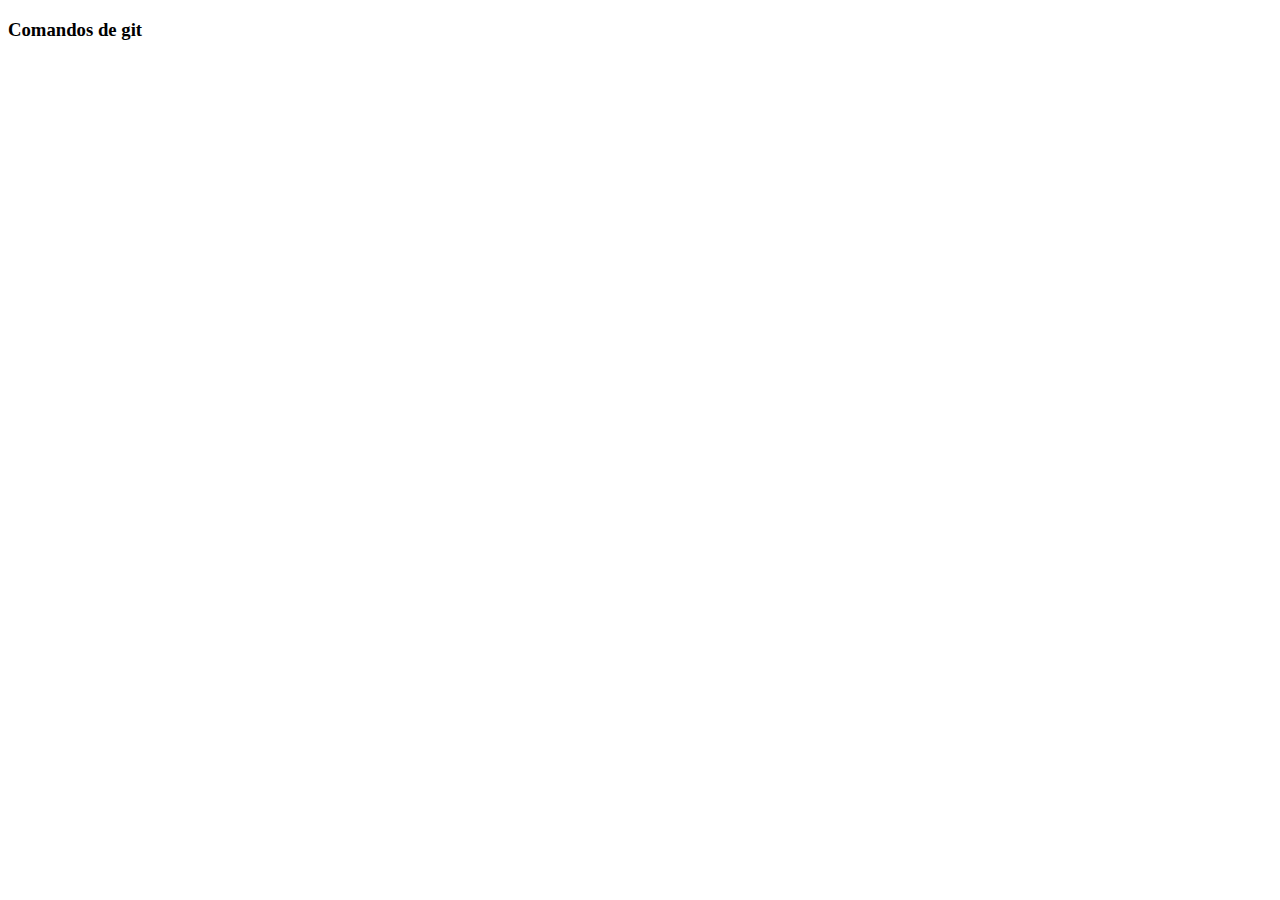
==== index.html @ 189b5527 "HTML Añadidos" ====
<!DOCTYPE html>
<html lang="en">
<head>
    <meta charset="UTF-8">
    <meta http-equiv="X-UA-Compatible" content="IE=edge">
    <meta name="viewport" content="width=device-width, initial-scale=1.0">
    <title>Document</title>
</head>
<body>
    <h3>Comandos de git</h3>
    
</body>
</html>
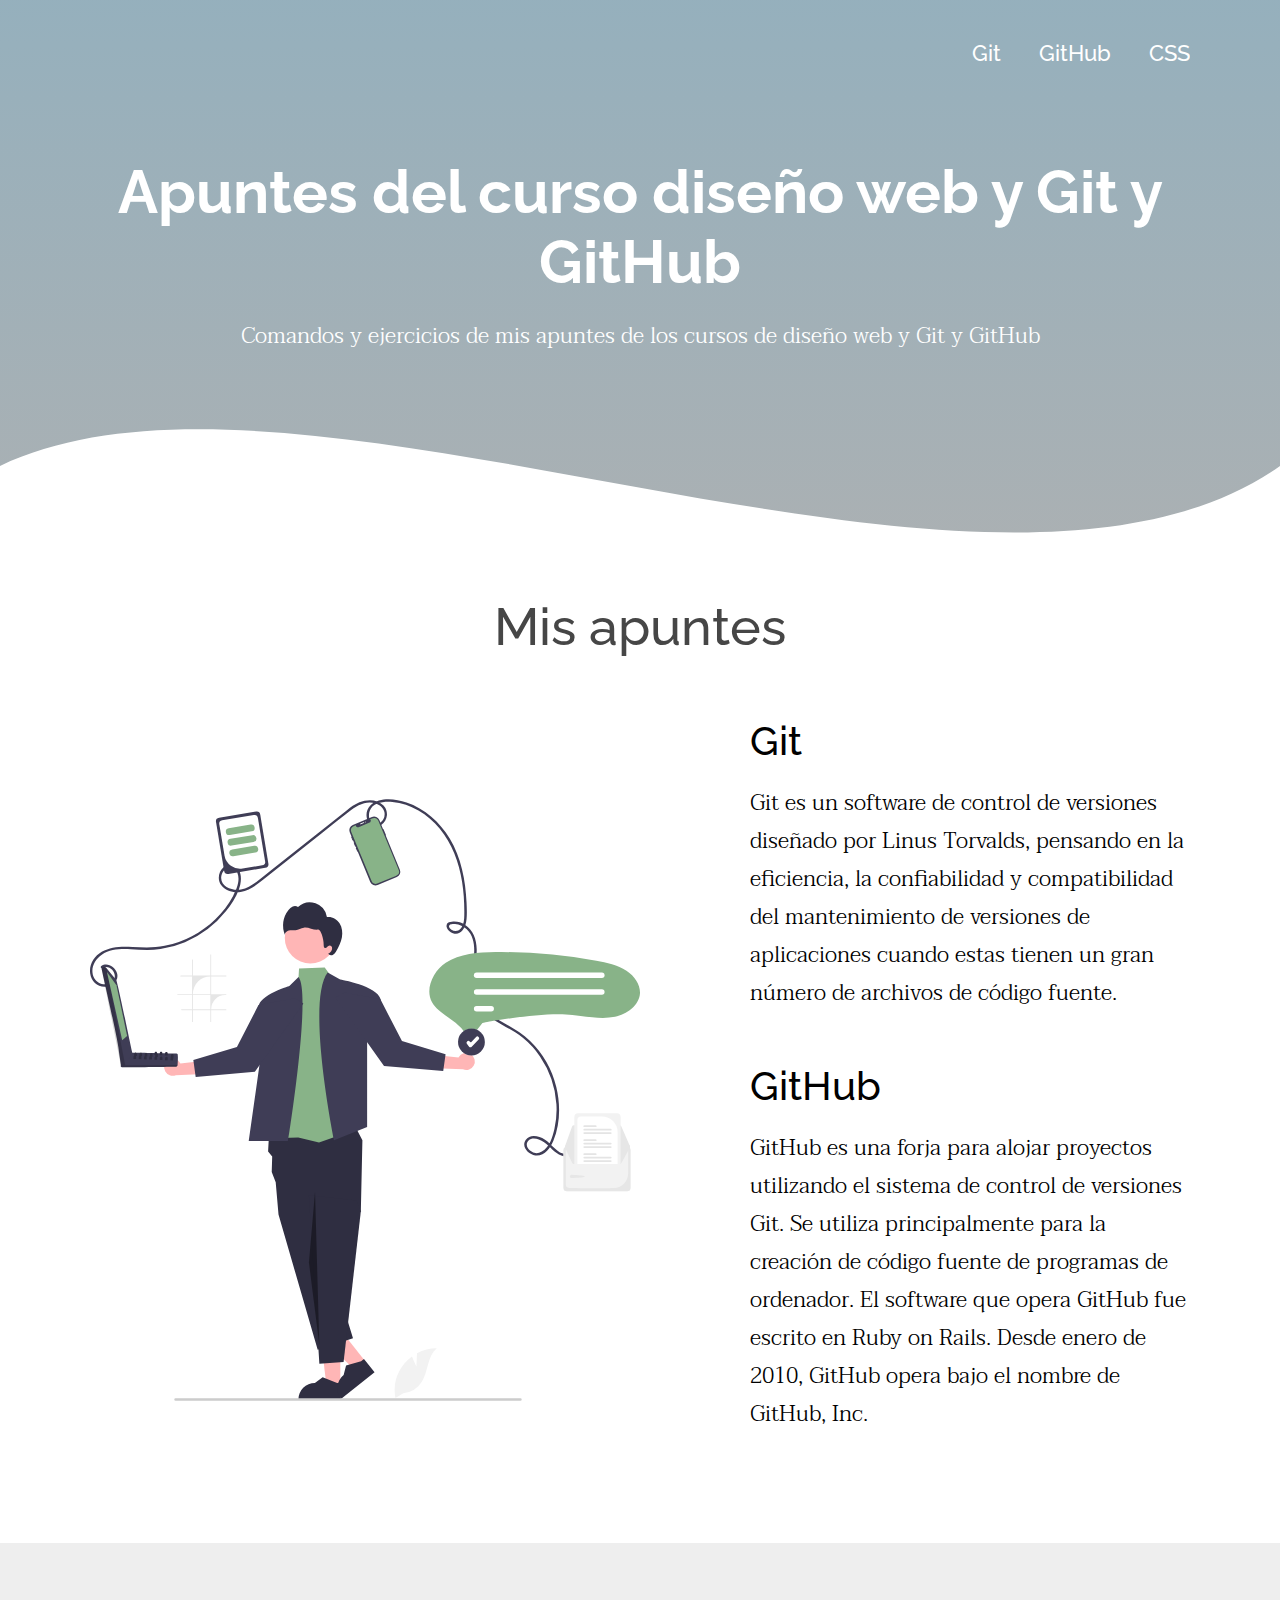
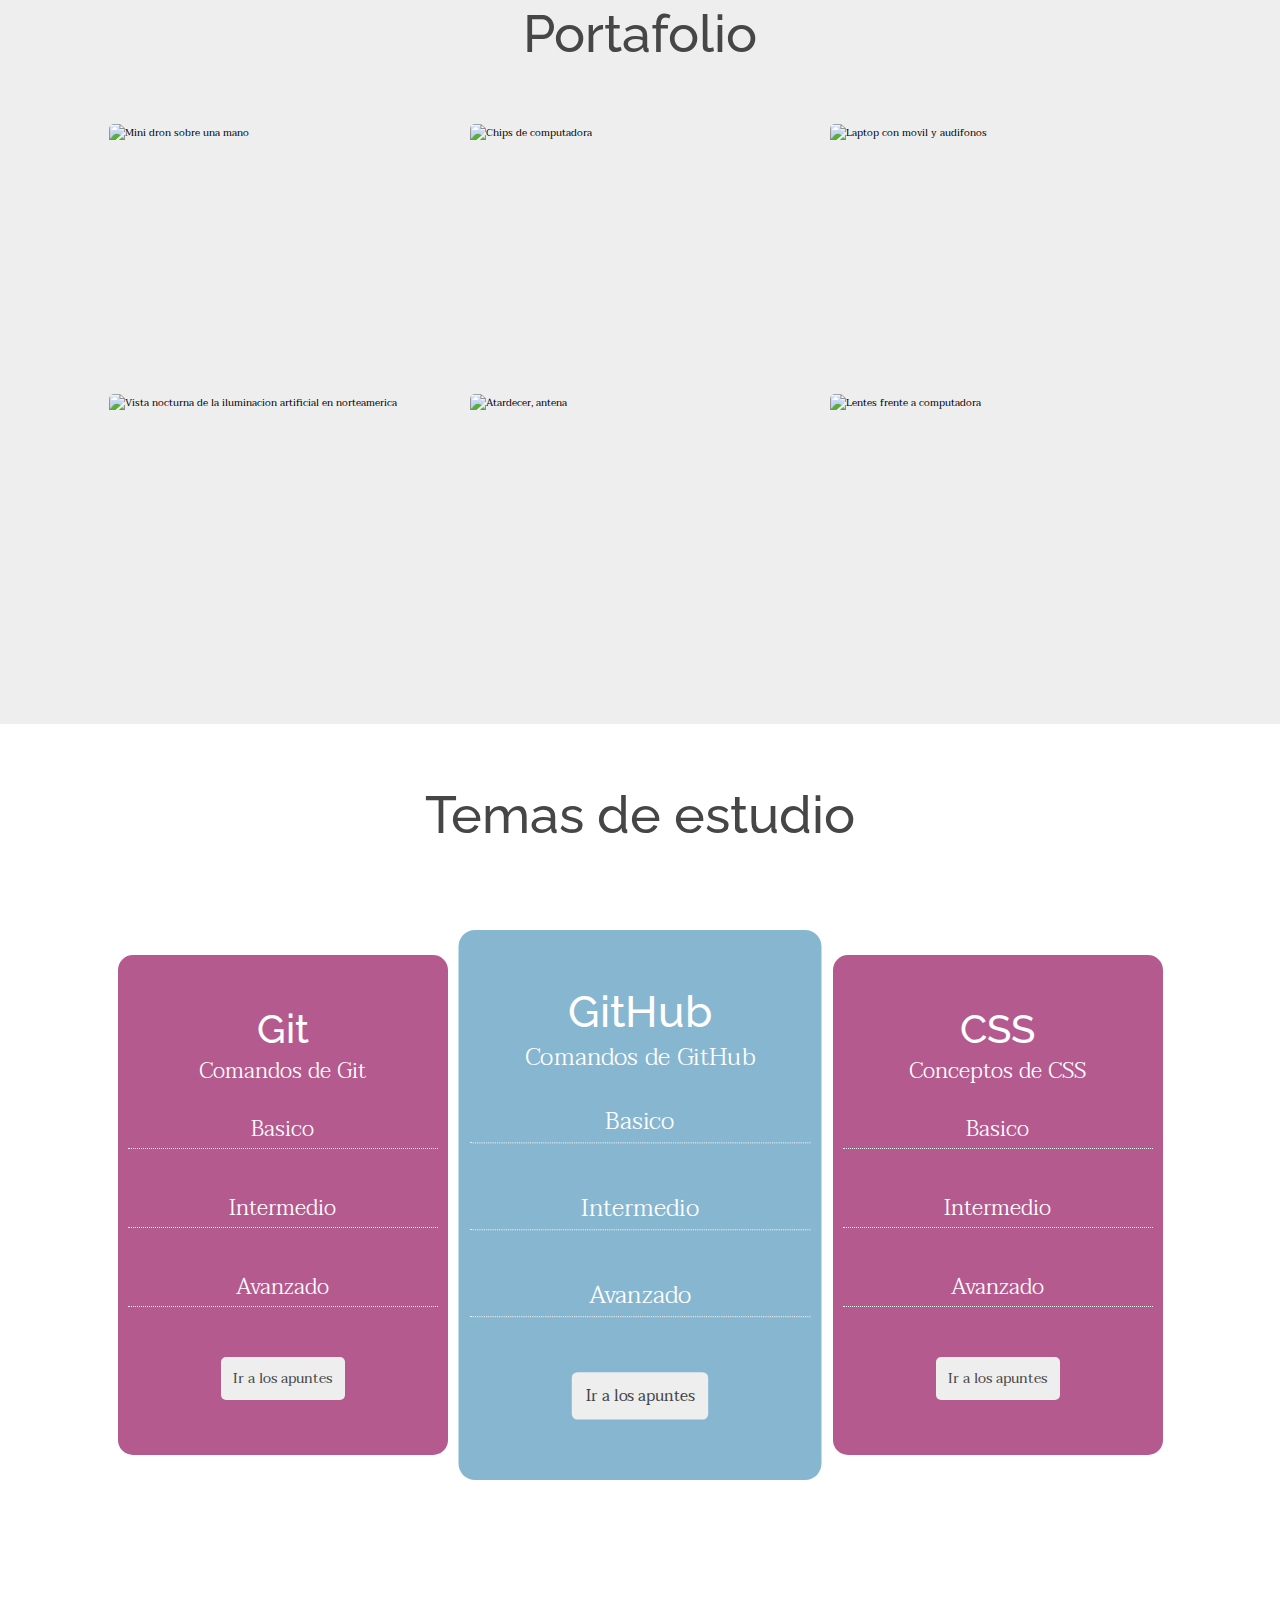
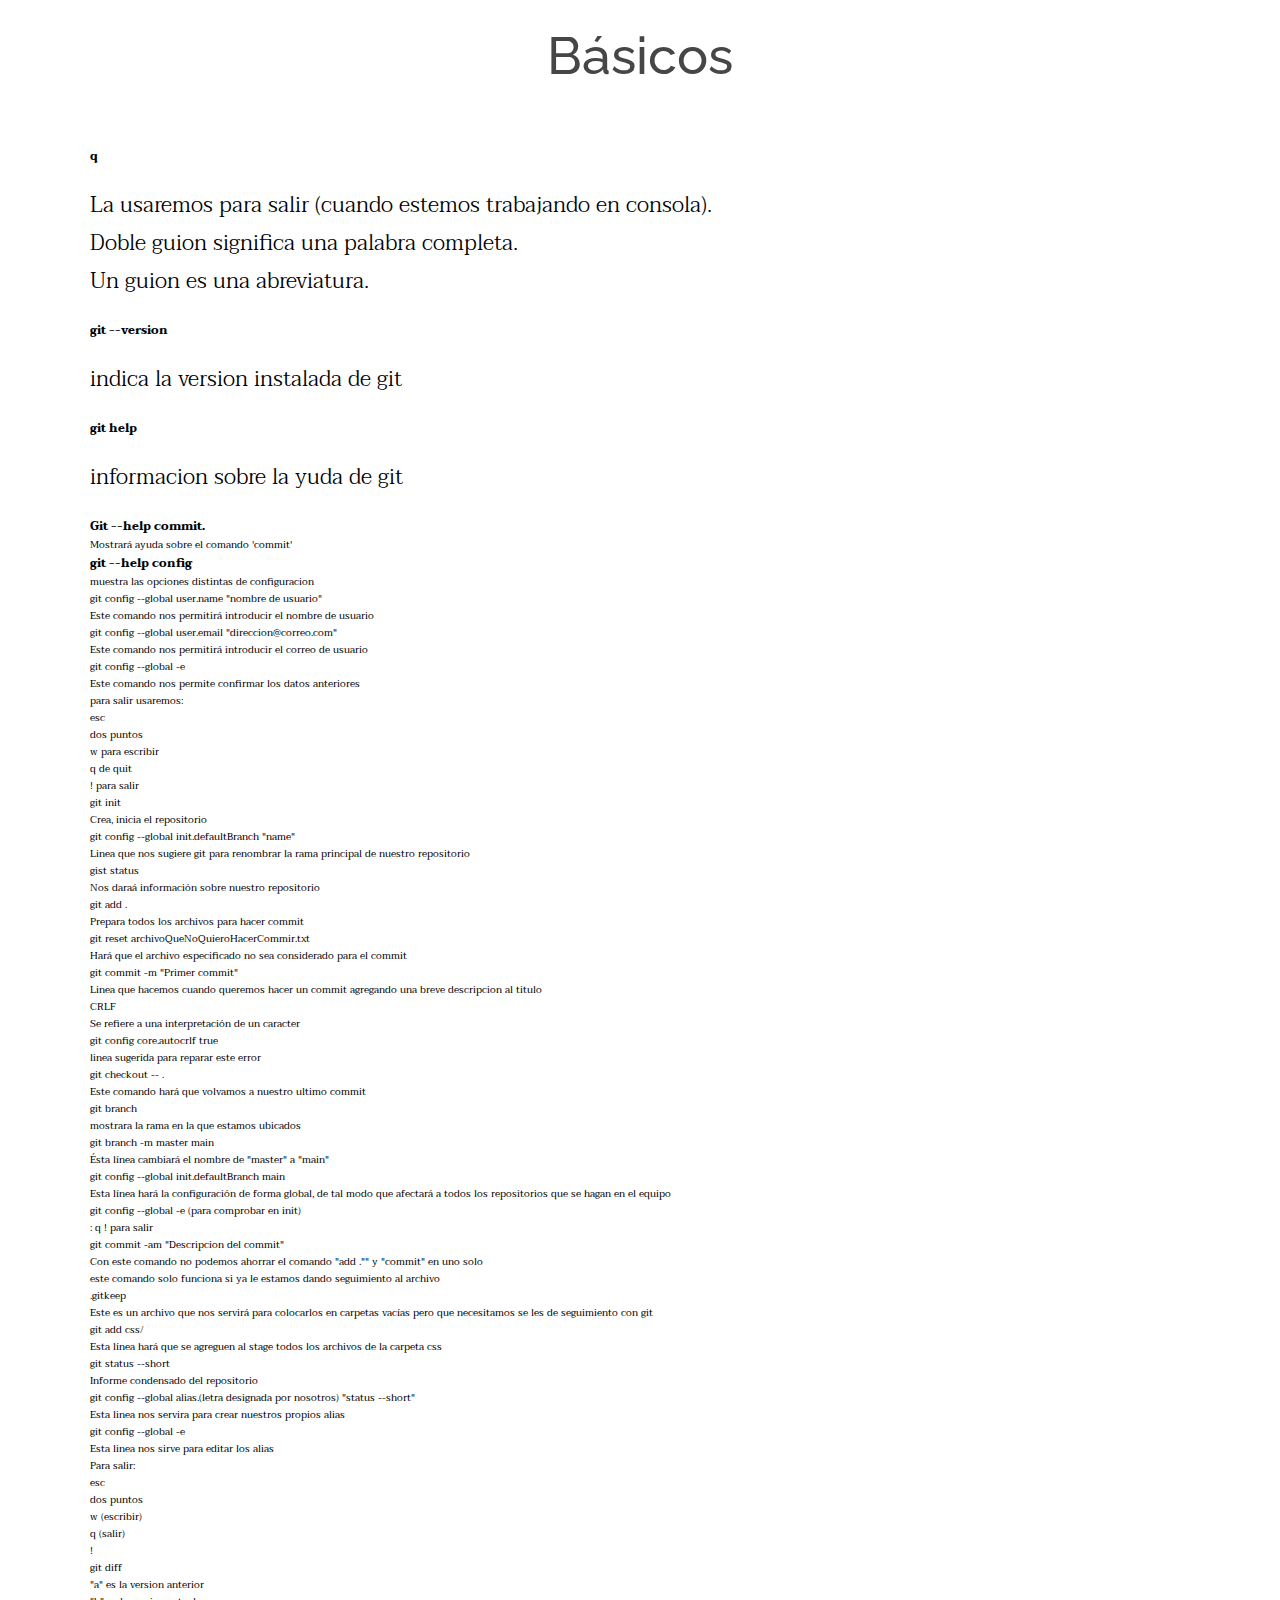
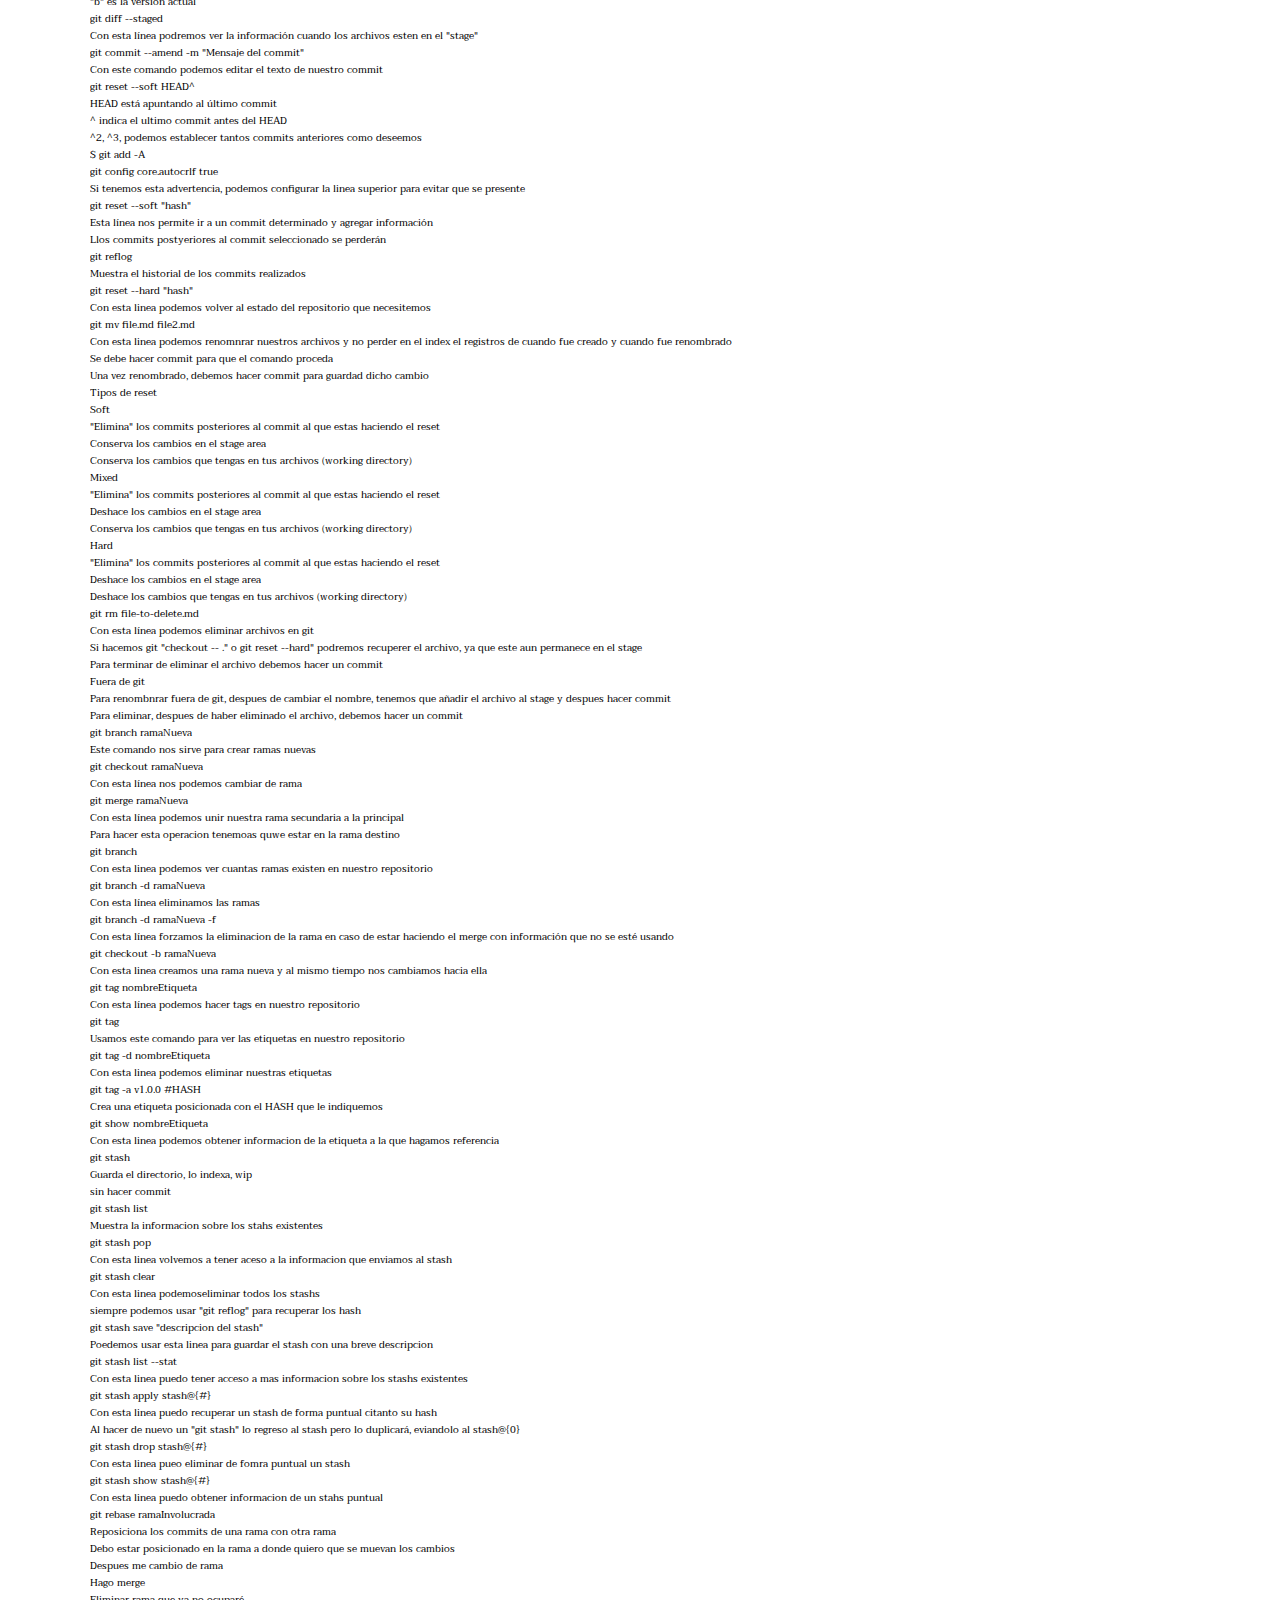
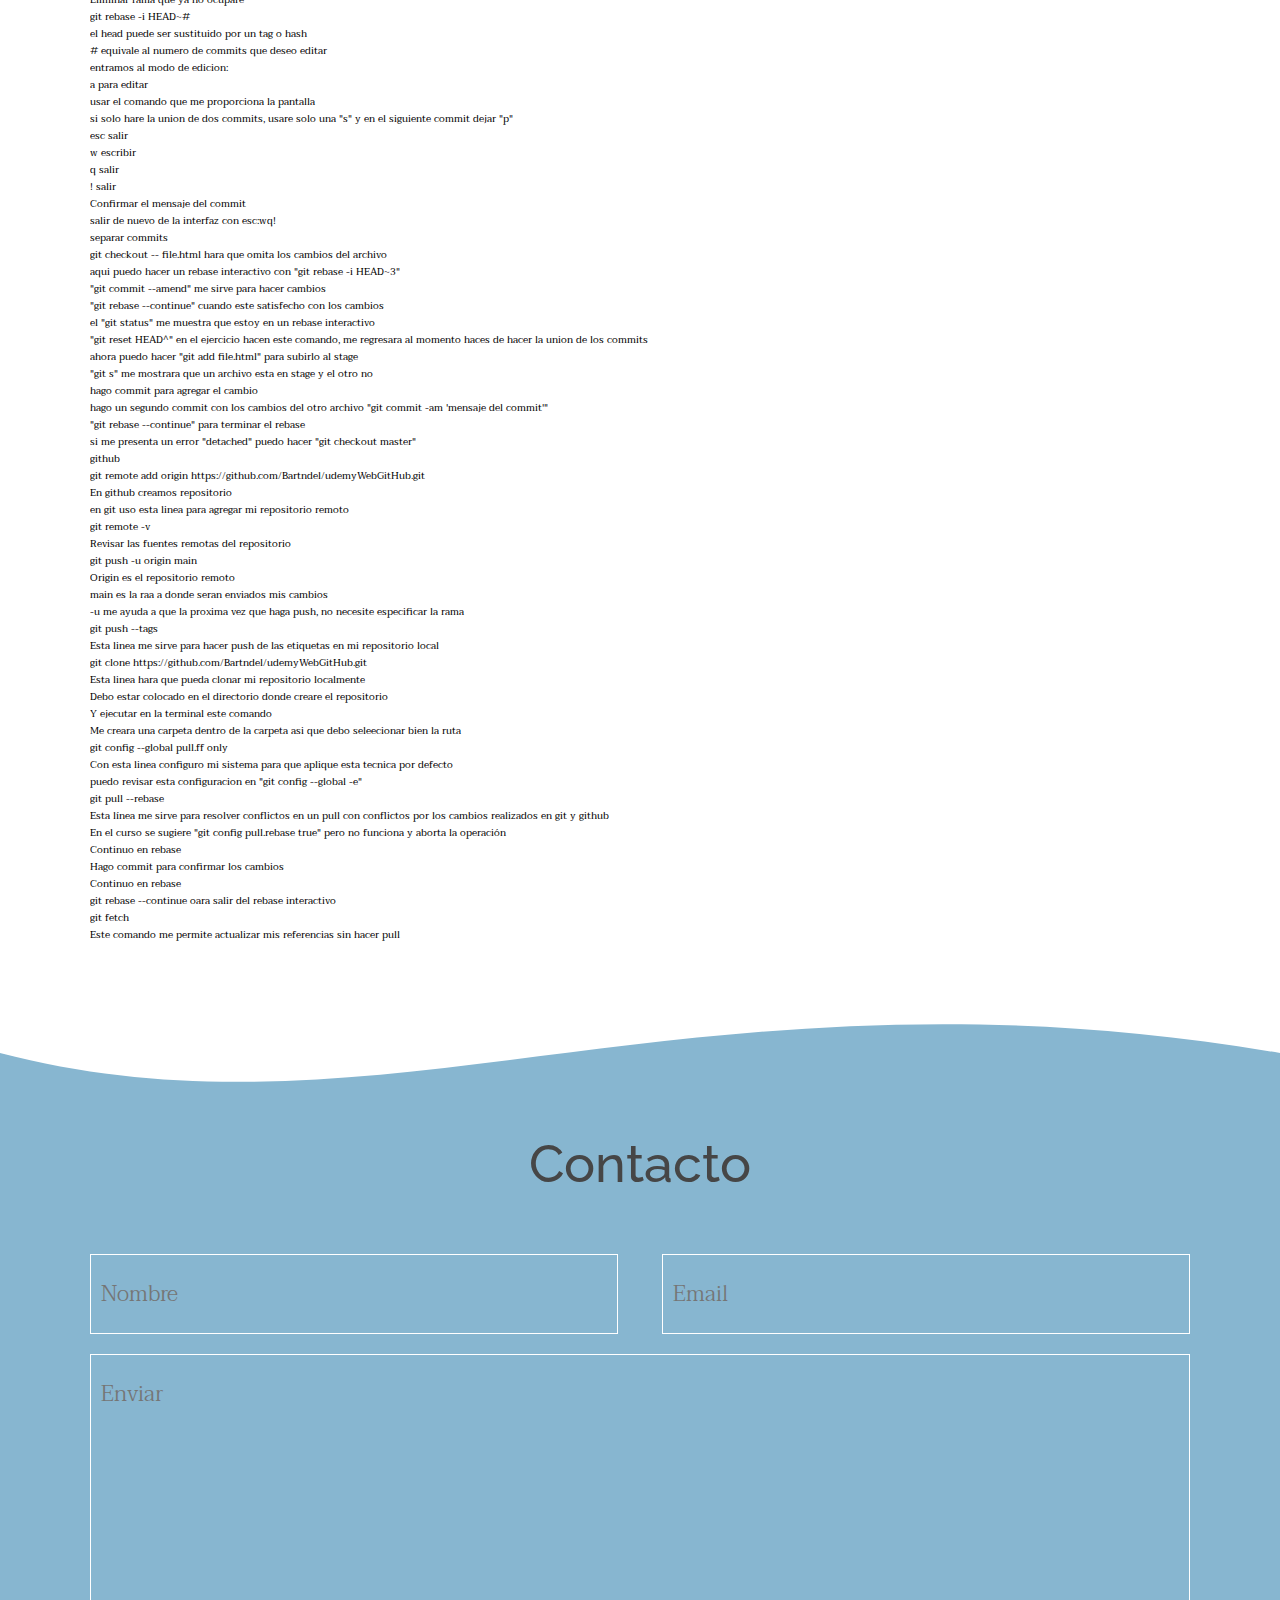
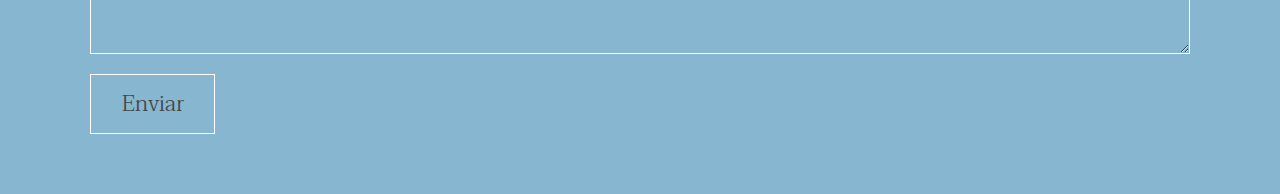
==== commit 020c95a1: "Renombrando archivo html" ====
--- a/index.html
+++ b/index.html
@@ -4,10 +4,552 @@
     <meta charset="UTF-8">
     <meta http-equiv="X-UA-Compatible" content="IE=edge">
     <meta name="viewport" content="width=device-width, initial-scale=1.0">
-    <title>Document</title>
+    <title>Comandos de Git</title>
+    <link rel="stylesheet" href="CSS/style.css">
+
+    <!-- Fuentes -->
+    <link rel="preconnect" href="https://fonts.googleapis.com">
+    <link rel="preconnect" href="https://fonts.gstatic.com" crossorigin>
+    <link href="https://fonts.googleapis.com/css2?family=Raleway:wght@300;500;700&family=Taviraj:wght@100;200;300;500;700&display=swap" rel="stylesheet">
+    <!-- Fuentes -->
+
 </head>
+
 <body>
-    <h3>Comandos de git</h3>
+
+    <header class="header">
+        <nav class="contenedor menu-nav">
+            <a href="#">Git</a>
+            <a href="#">GitHub</a>
+            <a href="#">CSS</a>
+        </nav>
+        <div class="contenedor hero">
+            <div class="contenedor-textos">
+                <h1>Apuntes del curso diseño web y Git y GitHub</h1>
+                <p class="copy">Comandos y ejercicios de mis apuntes de los cursos de diseño web y Git y GitHub</p>
+            </div>
+        </div>
+        <!-- Generated by https://smooth.ie/blogs/news/svg-wavey-transitions-between-sections -->
+        <div class="wave" style="height: 150px; overflow: hidden;" ><svg viewBox="0 0 500 150" preserveAspectRatio="none" style="height: 100%; width: 100%;"><path d="M0.00,49.98 C119.35,-96.20 385.15,256.08 500.00,49.98 L500.00,150.00 L0.00,150.00 Z" style="stroke: none; fill: #fff;"></path></svg></div>
+        <!-- Generated by https://smooth.ie/blogs/news/svg-wavey-transitions-between-sections -->
+    </header>
+
+    <main>
+
+        <section class="contenedor seccion1">
+            <h2 class="titulo-seccion">Mis apuntes</h2>
+            <div class="contenedor-sobre-git">
+                <img 
+                class="ilustracion"
+                src="assets/svg/gitWeb_gityGitHub.svg" 
+                alt="Imagen de persona trabajando con tecnología en red">
+                <div class="temas">
+                    <div class="tema">
+                        <h3 class="t-temas">Git</h3>
+                        <p class="c-temas">
+                            Git es un software de control de versiones diseñado por Linus Torvalds, pensando en la eficiencia, la confiabilidad y compatibilidad del mantenimiento de versiones de aplicaciones cuando estas tienen un gran número de archivos de código fuente.
+                        </p>
+                    </div>
+                    <div class="tema">
+                        <h3 class="t-temas">GitHub</h3>
+                        <p class="c-temas">
+                            GitHub es una forja para alojar proyectos utilizando el sistema de control de versiones Git. Se utiliza principalmente para la creación de código fuente de programas de ordenador. El software que opera GitHub fue escrito en Ruby on Rails. Desde enero de 2010, GitHub opera bajo el nombre de GitHub, Inc.
+                        </p>
+                    </div>
+                </div>
+            </div>
+        </section>
+
+        <section class="portafolio">
+            <div class="contenedor">
+                <h2 class="titulo-seccion">Portafolio</h2>
+                <div class="portafolio-contenedor">
+                    <div class="imagen-contenedor">
+                        <img src="https://images.unsplash.com/photo-1504890001746-a9a68eda46e2?ixlib=rb-1.2.1&ixid=MnwxMjA3fDB8MHxzZWFyY2h8NzJ8fHRlY2h8ZW58MHx8MHx8&auto=format&fit=crop&w=500&q=60" alt="Mini dron sobre una mano">
+                    </div>
+                    <div class="imagen-contenedor">
+                        <img src="https://images.unsplash.com/photo-1550745165-9bc0b252726f?ixlib=rb-1.2.1&ixid=MnwxMjA3fDB8MHxzZWFyY2h8OXx8dGVjaHxlbnwwfHwwfHw%3D&auto=format&fit=crop&w=500&q=60" alt="Chips de computadora">
+                    </div>
+                    <div class="imagen-contenedor">
+                        <img src="https://images.unsplash.com/photo-1518770660439-4636190af475?ixlib=rb-1.2.1&ixid=MnwxMjA3fDB8MHxzZWFyY2h8MTF8fHRlY2h8ZW58MHx8MHx8&auto=format&fit=crop&w=500&q=60" alt="Laptop con movil y audifonos">
+                    </div>
+                    <div class="imagen-contenedor">
+                        <img src="https://images.unsplash.com/photo-1446776653964-20c1d3a81b06?ixlib=rb-1.2.1&ixid=MnwxMjA3fDB8MHxzZWFyY2h8MjB8fHRlY2h8ZW58MHx8MHx8&auto=format&fit=crop&w=500&q=60" alt="Vista nocturna de la iluminacion artificial en norteamerica">
+                    </div>
+                    <div class="imagen-contenedor">
+                        <img src="https://images.unsplash.com/photo-1526666923127-b2970f64b422?ixlib=rb-1.2.1&ixid=MnwxMjA3fDB8MHxzZWFyY2h8MjZ8fHRlY2h8ZW58MHx8MHx8&auto=format&fit=crop&w=500&q=60" alt="Atardecer, antena">
+                    </div>
+                    <div class="imagen-contenedor">
+                        <img src="https://images.unsplash.com/photo-1504639725590-34d0984388bd?ixlib=rb-1.2.1&ixid=MnwxMjA3fDB8MHxzZWFyY2h8Mzl8fHRlY2h8ZW58MHx8MHx8&auto=format&fit=crop&w=500&q=60" alt="Lentes frente a computadora">
+                    </div>
+                </div>
+            </div>
+        </section>
+
+        <section class="contenedor">
+            <h2 class="titulo-seccion">Temas de estudio</h2>
+            <section class="tablas-temas">
+                <div class="unidades">
+                    <h3 class="t-temas">Git</h3>
+                    <p class="theme">Comandos de Git</p>
+                    <h2 class="c-unidades">Basico</h2>
+                    <h2 class="c-unidades">Intermedio</h2>
+                    <h2 class="c-unidades">Avanzado</h2>
+                    <a href="#" class="cta">Ir a los apuntes</a>
+                </div>
+                <div class="unidades activo">
+                    <h3 class="t-temas">GitHub</h3>
+                    <p class="theme">Comandos de GitHub</p>
+                    <h2 class="c-unidades">Basico</h2>
+                    <h2 class="c-unidades">Intermedio</h2>
+                    <h2 class="c-unidades">Avanzado</h2>
+                    <a href="#" class="cta">Ir a los apuntes</a>
+                </div>
+                <div class="unidades">
+                    <h3 class="t-temas">CSS</h3>
+                    <p class="theme">Conceptos de CSS</p>
+                    <h2 class="c-unidades">Basico</h2>
+                    <h2 class="c-unidades">Intermedio</h2>
+                    <h2 class="c-unidades">Avanzado</h2>
+                    <a href="#" class="cta">Ir a los apuntes</a>
+                </div>
+            </section>
+        </section>
+
+    
+        <section class="contenedor">
+            <div>
+                <h2 class="titulo-seccion">Básicos</h2>
+                <div class="item comando">
+                    <h3>q</h3>
+                    <p class="copy">La usaremos para salir (cuando estemos trabajando en consola).<br>Doble guion significa una palabra completa.<br>Un guion es una abreviatura.</p>
+                </div>
+                <div class="item comando">
+                    <h3>git --version</h3>
+                    <p class="copy">indica la version instalada de git</p>
+                </div>
+                <div class="item comando">
+                    <h3>git help</h3>
+                    <p class="copy">informacion sobre la yuda de git</p>
+                </div>
+                <div class="item comando">
+                    <h3>Git --help commit.</h3>
+                    <p>Mostrará ayuda sobre el comando 'commit'</p>
+                </div>
+                <div class="item comando">
+                    <h3>git --help config</h3>
+                    <p>muestra las opciones distintas de configuracion</p>
+
+                </div>
+
+
+            </div>
+                    <li>git config --global user.name "nombre de usuario"
+                    <li>Este comando nos permitirá introducir el nombre de usuario</li>
+                    
+                    <li>git config --global user.email "direccion@correo.com"
+                            <li>Este comando nos permitirá introducir el correo de usuario</li>
+                    
+                    <li>git config --global -e
+                    <li>Este comando nos permite confirmar los datos anteriores</li>
+                    <li>para salir usaremos:
+                                    <li>esc</li>
+                                    <li>dos puntos</li>
+                                    <li>w para escribir</li>
+                                    <li>q de quit</li>
+                                    <li>! para salir</li>
+                    
+                    <li>git init
+                    <li>Crea, inicia el repositorio</li>
+                    
+                    <li>git config --global init.defaultBranch "name"
+                    <li>Linea que nos sugiere git para renombrar la rama principal de nuestro repositorio</li>
+                    
+                    <li>gist status
+                    <li>Nos daraá información sobre nuestro repositorio</li>
+                    
+                    <li>git add .
+                    <li>Prepara todos los archivos para hacer commit</li>
+                    
+                    <li>git reset archivoQueNoQuieroHacerCommir.txt
+                    <li>Hará que el archivo especificado no sea considerado para el commit</li>
+                    
+                    <li>git commit -m "Primer commit"
+                    <li>Linea que hacemos cuando queremos hacer un commit agregando una breve descripcion al titulo</li>
+                    
+                    <li>CRLF
+                    <li>Se refiere a una interpretación de un caracter</li>
+                    <li>git config core.autocrlf true</li>
+                    <li>linea sugerida para reparar este error</li>
+                    
+                    <li>git checkout -- .
+                    <li>Este comando hará que volvamos a nuestro ultimo commit</li>
+                    
+                    <li>git branch
+                    <li>mostrara la rama en la que estamos ubicados</li>
+                    
+                    <li>git branch -m master main
+                    <li>Ésta línea cambiará el nombre de "master" a "main"</li>
+                    
+                    <li>git config --global init.defaultBranch main
+                            <li>Esta línea hará la configuración de forma global, de tal modo que afectará a todos los repositorios que se hagan en el equipo</li>
+                            <li>git config --global -e (para comprobar en init)</li>
+                            <li>: q ! para salir</li>
+                    
+                    <li>git commit -am "Descripcion del commit"
+                            <li>Con este comando no podemos ahorrar el comando "add ."" y "commit" en uno solo</li>
+                            <li>este comando solo funciona si ya le estamos dando seguimiento al archivo</li>
+                    
+                    <li>.gitkeep
+                    <li>Este es un archivo que nos servirá para colocarlos en carpetas vacías pero que necesitamos se les de seguimiento con git</li>
+                    
+                    <li>git add css/
+                    <li>Esta línea hará que se agreguen al stage todos los archivos de la carpeta css</li>
+                    
+                    <li>git status --short
+                    <li>Informe condensado del repositorio</li>
+                    
+                    <li>git config --global alias.(letra designada por nosotros) "status --short"
+                    <li>Esta linea nos servira para crear nuestros propios alias</li>
+                    
+                    <li>git config --global -e
+                        <ul>
+                            <li>Esta linea nos sirve para editar los alias</li>
+                            <li>Para salir:
+                                <ul>
+                                    <li>esc</li>
+                                    <li>dos puntos</li>
+                                    <li>w (escribir)</li>
+                                    <li>q (salir)</li>
+                                    <li>!</li>
+                                </ul>
+                            </li>
+                        </ul>
+                    </li>
+                    <li>git diff
+                        <ul>
+                            <li>"a" es la version anterior</li>
+                            <li>"b" es la version actual</li>
+                        </ul>
+                    </li>
+                    <li>git diff --staged
+                        <ul>
+                            <li>Con esta línea podremos ver la información cuando los archivos esten en el "stage"</li>
+                        </ul>
+                    </li>
+                    <li>git commit --amend -m "Mensaje del commit"
+                        <ul>
+                            <li>Con este comando podemos editar el texto de nuestro commit</li>
+                        </ul>
+                    </li>
+                    <li>git reset --soft HEAD^
+                        <ul>
+                            <li>HEAD está apuntando al último commit</li>
+                            <li>^ indica el ultimo commit antes del HEAD</li>
+                            <li>^2, ^3, podemos establecer tantos commits anteriores como deseemos</li>
+                        </ul>
+                    </li>
+                    <li>$ git add -A
+                        <ul>
+                            <li>git config core.autocrlf true</li>
+                            <li>Si tenemos esta advertencia, podemos configurar la linea superior para evitar que se presente</li>
+                        </ul>
+                    </li>
+                    <li>git reset --soft "hash"
+                        <ul>
+                            <li>Esta línea nos permite ir a un commit determinado y agregar información</li>
+                            <li>Llos commits postyeriores al commit seleccionado se perderán</li>
+                        </ul>
+                    </li>
+                    <li>git reflog
+                        <ul>
+                            <li>Muestra el historial de los commits realizados</li>
+                        </ul>
+                    </li>
+                    <li>git reset --hard "hash"
+                        <ul>
+                            <li>Con esta linea podemos volver al estado del repositorio que necesitemos</li>
+                        </ul>
+                    </li>
+                    <li>git mv file.md file2.md
+                        <ul>
+                            <li>Con esta linea podemos renomnrar nuestros archivos y no perder en el index el registros de cuando fue creado y cuando fue renombrado</li>
+                            <li>Se debe hacer commit para que el comando proceda</li>
+                            <li>Una vez renombrado, debemos hacer commit para guardad dicho cambio</li>
+                        </ul>
+                    </li>
+                    <li>Tipos de reset
+                        <ul>
+                            <li>Soft
+                                <ul>
+                                    <li>"Elimina" los commits posteriores al commit al que estas haciendo el reset</li>
+                                    <li>Conserva los cambios en el stage area</li>
+                                    <li>Conserva los cambios que tengas en tus archivos (working directory)</li>
+                                </ul>
+                            </li>
+                            <li>Mixed
+                                <ul>
+                                    <li>"Elimina" los commits posteriores al commit al que estas haciendo el reset</li>
+                                    <li>Deshace los cambios en el stage area</li>
+                                    <li>Conserva los cambios que tengas en tus archivos (working directory)</li>
+                                </ul>
+                            </li>
+                            <li>Hard
+                                <ul>
+                                    <li>"Elimina" los commits posteriores al commit al que estas haciendo el reset</li>
+                                    <li>Deshace los cambios en el stage area</li>
+                                    <li>Deshace los cambios que tengas en tus archivos (working directory)</li>
+                                </ul>
+                            </li>
+                        </ul>
+                    </li>
+                    <li>git rm file-to-delete.md
+                        <ul>
+                            <li>Con esta línea podemos eliminar archivos en git</li>
+                            <li>Si hacemos git "checkout -- ." o git reset --hard" podremos recuperer el archivo, ya que este aun permanece en el stage</li>
+                            <li>Para terminar de eliminar el archivo debemos hacer un commit</li>
+                        </ul>
+                    </li>
+                    <li>Fuera de git
+                        <ul>
+                            <li>Para renombnrar fuera de git, despues de cambiar el nombre, tenemos que añadir el archivo al stage y despues hacer commit</li>
+                            <li>Para eliminar, despues de haber eliminado el archivo, debemos hacer un commit</li>
+                        </ul>
+                    </li>
+                    <li>git branch ramaNueva
+                        <ul>
+                            <li>Este comando nos sirve para crear ramas nuevas</li>
+                        </ul>
+                    </li>
+                    <li>git checkout ramaNueva
+                        <ul>
+                            <li>Con esta línea nos podemos cambiar de rama</li>
+                        </ul>
+                    </li>
+                    <li>git merge ramaNueva
+                        <ul>
+                            <li>Con esta línea podemos unir nuestra rama secundaria a la principal</li>
+                            <li>Para hacer esta operacion tenemoas quwe estar en la rama destino</li>
+                        </ul>
+                    </li>
+                    <li>git branch
+                        <ul>
+                            <li>Con esta linea podemos ver cuantas ramas existen en nuestro repositorio</li>
+                        </ul>
+                    </li>
+                    <li>git branch -d ramaNueva
+                        <ul>
+                            <li>Con esta línea eliminamos las ramas</li>
+                        </ul>
+                    </li>
+                    <li>git branch -d ramaNueva -f
+                        <ul>
+                            <li>Con esta línea forzamos la eliminacion de la rama en caso de estar haciendo el merge con información que no se esté usando</li>
+                        </ul>
+                    </li>
+                    <li>git checkout -b ramaNueva
+                        <ul>
+                            <li>Con esta linea creamos una rama nueva y al mismo tiempo nos cambiamos hacia ella</li>
+                        </ul>
+                    </li>
+                    <li>git tag nombreEtiqueta
+                        <ul>
+                            <li>Con esta línea podemos hacer tags en nuestro repositorio</li>
+                        </ul>
+                    </li>
+                    <li>git tag
+                        <ul>
+                            <li>Usamos este comando para ver las etiquetas en nuestro repositorio</li>
+                        </ul>
+                    </li>
+                    <li>git tag -d nombreEtiqueta
+                        <ul>
+                            <li>Con esta linea podemos eliminar nuestras etiquetas</li>
+                        </ul>
+                    </li>
+                    <li>git tag -a v1.0.0 #HASH
+                        <ul>
+                            <li>Crea una etiqueta posicionada con el HASH que le indiquemos</li>
+                        </ul>
+                    </li>
+                    <li>git show nombreEtiqueta
+                        <ul>
+                            <li>Con esta linea podemos obtener informacion de la etiqueta a la que hagamos referencia</li>
+                        </ul>
+                    </li>
+                    <li>git stash
+                        <ul>
+                            <li>Guarda el directorio, lo indexa, wip</li>
+                            <li>sin hacer commit</li>
+                        </ul>
+                    </li>
+                    <li>git stash list
+                        <ul>
+                            <li>Muestra la informacion sobre los stahs existentes</li>
+                        </ul>
+                    </li>
+                    <li>git stash pop
+                        <ul>
+                            <li>Con esta linea volvemos a tener aceso a la informacion que enviamos al stash</li>
+                        </ul>
+                    </li>
+                    <li>git stash clear
+                        <ul>
+                            <li>Con esta linea podemoseliminar todos los stashs</li>
+                            <li>siempre podemos usar "git reflog" para recuperar los hash</li>
+                        </ul>
+                    </li>
+                    <li>git stash save "descripcion del stash"
+                        <ul>
+                            <li>Poedemos usar esta linea para guardar el stash con una breve descripcion</li>
+                        </ul>
+                    </li>
+                    <li>git stash list --stat
+                        <ul>
+                            <li>Con esta linea puedo tener acceso a mas informacion sobre los stashs existentes</li>
+                        </ul>
+                    </li>
+                    <li>git stash apply stash@{#}
+                        <ul>
+                            <li>Con esta linea puedo recuperar un stash de forma puntual citanto su hash</li>
+                            <li>Al hacer de nuevo un "git stash" lo regreso al stash pero lo duplicará, eviandolo al stash@{0}</li>
+                        </ul>
+                    </li>
+                    <li>git stash drop stash@{#}
+                        <ul>
+                            <li>Con esta linea pueo eliminar de fomra puntual un stash</li>
+                        </ul>
+                    </li>
+                    <li>git stash show stash@{#}
+                        <ul>
+                            <li>Con esta linea puedo obtener informacion de un stahs puntual</li>
+                        </ul>
+                    </li>
+                    <li>git rebase ramaInvolucrada
+                        <ul>
+                            <li>Reposiciona los commits de una rama con otra rama</li>
+                            <li>Debo estar posicionado en la rama a donde quiero que se muevan los cambios</li>
+                            <li>Despues me cambio de rama</li>
+                            <li>Hago merge</li>
+                            <li>Eliminar rama que ya no ocuparé</li>
+                        </ul>
+                    </li>
+                    <li>git rebase -i HEAD~#
+                        <ul>
+                            <li>el head puede ser sustituido por un tag o hash</li>
+                            <li># equivale al numero de commits que deseo editar</li>
+                            <li>entramos al modo de edicion:
+                                <ul>
+                                    <li>a para editar</li>
+                                    <li>usar el comando que me proporciona la pantalla</li>
+                                    <li>si solo hare la union de dos commits, usare solo una "s" y en el siguiente commit dejar "p" </li>
+                                    <li>esc salir</li>
+                                    <li>w escribir</li>
+                                    <li>q salir</li>
+                                    <li>! salir</li>
+                                    <li>Confirmar el mensaje del commit</li>
+                                    <li>salir de nuevo de la interfaz con esc:wq!</li>
+                                </ul>
+                            </li>
+                            <li>separar commits
+                                <ul>
+                                    <li>git checkout -- file.html hara que omita los cambios del archivo</li>
+                                    <li>aqui puedo hacer un rebase interactivo con "git rebase -i HEAD~3"</li>
+                                    <li>"git commit --amend" me sirve para hacer cambios</li>
+                                    <li>"git rebase --continue" cuando este satisfecho con los cambios</li>
+                                    <li>el "git status" me muestra que estoy en un rebase interactivo</li>
+                                    <li>"git reset HEAD^" en el ejercicio hacen este comando, me regresara al momento haces de hacer la union de los commits</li>
+                                    <li>ahora puedo hacer "git add file.html" para subirlo al stage</li>
+                                    <li>"git s" me mostrara que un archivo esta en stage y el otro no</li>
+                                    <li>hago commit para agregar el cambio</li>
+                                    <li>hago un segundo commit con los cambios del otro archivo "git commit -am 'mensaje del commit'"</li>
+                                    <li>"git rebase --continue" para terminar el rebase</li>
+                                    <li>si me presenta un error "detached" puedo hacer "git checkout master"</li>
+                                </ul>
+                            </li>
+                        </ul>
+                    </li>
+                    
+                    <li>github
+                        <ul>
+                            <li>git remote add origin https://github.com/Bartndel/udemyWebGitHub.git
+                                <ul>
+                                    <li>En github creamos repositorio</li>
+                                    <li>en git uso esta linea para agregar mi repositorio remoto</li>
+                                </ul>
+                            </li>
+                            <li>git remote -v 
+                                <ul>
+                                    <li>Revisar las fuentes remotas del repositorio</li>
+                                </ul>
+                            </li>
+                            <li>git push -u origin main
+                                <ul>
+                                    <li>Origin es el repositorio remoto</li>
+                                    <li>main es la raa a donde seran enviados mis cambios</li>
+                                    <li>-u me ayuda a que la proxima vez que haga push, no necesite especificar la rama</li>
+                                </ul>
+                            </li>
+                            <li>git push --tags
+                                <ul>
+                                    <li>Esta linea me sirve para hacer push de las etiquetas en mi repositorio local</li>
+                                </ul>
+                            </li>
+                            <li>git clone https://github.com/Bartndel/udemyWebGitHub.git
+                                <ul>
+                                    <li>Esta linea hara que pueda clonar mi repositorio localmente</li>
+                                    <li>Debo estar colocado en el directorio donde creare el repositorio</li>
+                                    <li>Y ejecutar en la terminal este comando</li>
+                                    <li>Me creara una carpeta dentro de la carpeta asi que debo seleecionar bien la ruta</li>
+                                </ul>
+                            </li>
+                            <li>git config --global pull.ff only
+                                <ul>
+                                    <li>Con esta linea configuro mi sistema para que aplique esta tecnica por defecto</li>
+                                    <li>puedo revisar esta configuracion en "git config --global -e"</li>
+                                </ul>
+                            </li>
+                            <li>git pull --rebase
+                                <ul>
+                                    <li>Esta línea me sirve para resolver conflictos en un pull con conflictos por los cambios realizados en git y github</li>
+                                    <li>En el curso se sugiere "git config pull.rebase true" pero no funciona y aborta la operación</li>
+                                    <li>Continuo en rebase</li>
+                                    <li>Hago commit para confirmar los cambios</li>
+                                    <li>Continuo en rebase</li>
+                                    <li>git rebase --continue oara salir del rebase interactivo</li>
+                                </ul>
+                            </li>
+                            <li>git fetch
+                                <ul>
+                                    <li>Este comando me permite actualizar mis referencias sin hacer pull</li>
+                                </ul>
+                            </li>
+                        </ul>
+                    </li>
+            </ul>
+        </section>
+
+</main>
+
+    <footer>
+        
+        <div class="contenedor">
+            <h2 class="titulo-seccion">Contacto</h2>
+            <form action="" class="formulario">
+                <input type="text" name="" id="" placeholder="Nombre" class="input">
+                <input type="email" name="" id="" placeholder="Email" class="input">
+                <textarea name="" id="" cols="30" rows="10" placeholder="Enviar" class="input"></textarea>
+                <input type="submit" value="Enviar" class="input submit">
+            </form>
+        </div>
+        <!-- Generated by https://smooth.ie/blogs/news/svg-wavey-transitions-between-sections -->
+        <div class="wave" style="height: 150px; overflow: hidden;" >
+            <svg viewBox="0 0 500 150" preserveAspectRatio="none" style="height: 100%; width: 100%;"><path d="M0.00,49.98 C149.99,150.00 271.49,-49.98 500.00,49.98 L500.00,0.00 L0.00,0.00 Z" style="stroke: none; fill: #fff;"></path></svg>
+        </div>
+    </footer>
+
+    <!-- <script src="JS/script001.js"></script> -->
+    <!-- <script src="JS/imc.js"></script> -->
     
 </body>
-</html>+</html>
--- a/CSS/style.css
+++ b/CSS/style.css
@@ -0,0 +1,356 @@
+:root {
+    --max-width: 1100px;
+    --centrado: 0 auto;
+    --pddng-contenedor: 60px 0;
+    --mrg-top: 40px;
+    --pddngcpy: 20px 0;
+
+    --fsBigger: 6rem;
+    --fsBig: 5.2rem;
+    --fsMedium: 4rem;
+    --fsSmall: 2.2rem;
+    --fsBttn: 1.4rem;
+
+    --clrBlack: rgb(70, 70, 70);
+    --clrUno: rgba(143, 6, 86, 0.664);
+    --clrDos: rgba(9, 104, 158, 0.486);
+
+    --brdrR1: 5px;
+    --brdrR2: 15px;
+    --brdrR3: 25px;
+
+    --pddngItem: 50px 10px;
+    --pddngBttn: 10px 0;
+}
+
+* {
+    margin: 0;
+    padding: 0;
+    box-sizing: border-box;
+}
+
+html {
+    font-size: 62.5%;
+}
+
+body {
+    font-family: 'Raleway', sans-serif;
+    font-family: 'Taviraj', serif;
+}
+
+.contenedor {
+    width: 90%;
+    max-width: var(--max-width);
+    margin: var(--centrado);
+    /* background-color: black; */
+    overflow: hidden;
+    padding: var(--pddng-contenedor);
+}
+
+/* header */
+.menu-nav {
+    text-align: right;
+    padding: 0;
+}
+
+.menu-nav a {
+    display: inline-block;
+    color: #fff;
+    text-decoration: none;
+    margin-left: 35px;
+    margin-top: var(--mrg-top);
+    font-family: 'Raleway', sans-serif;
+    font-weight: 500;
+    font-size: var(--fsSmall);
+}
+
+.menu-nav a:hover {
+    text-decoration: underline;
+}
+
+header {
+    width: 100%;
+
+    background-image: 
+        linear-gradient(to top, rgba(110, 94, 86, 0.486) 0%, rgba(41, 95, 121, 0.493) 100%),
+        url('https://images.unsplash.com/photo-1484557052118-f32bd25b45b5?ixlib=rb-1.2.1&ixid=MnwxMjA3fDB8MHxzZWFyY2h8NzV8fHRlY2h8ZW58MHx8MHx8&auto=format&fit=crop&w=500&q=60');
+    background-attachment: fixed;
+    background-position: center;
+    /* background-size: cover; */
+    position: relative;
+}
+
+.hero {
+    height: 500px;
+    display: flex;
+    justify-content: center;
+    align-items: center;
+    color: #fff;
+    text-align: center;
+}
+
+.hero h1 {
+    font-family: 'Raleway', sans-serif;
+    font-weight: 700;
+    font-size: var(--fsBigger);
+}
+
+.copy, .c-temas {
+    font-size: var(--fsSmall);
+    padding:  var(--pddngcpy);
+    font-weight: 300;
+}
+
+.wave {
+    position: absolute;
+    bottom: 0;
+    left: 0;
+    width: 100%;
+}
+
+.contenedor-textos {
+    padding-bottom: 100px;
+}
+
+/* Main */
+.seccion1 {
+    padding-top: 30px;
+}
+
+.titulo-seccion {
+    text-align: center;
+    font-family: 'Raleway', sans-serif;
+    font-size: var(--fsBig);
+    font-weight: 500;
+    color: var(--clrBlack);
+    padding-bottom: 60px;
+}
+
+.contenedor-sobre-git {
+    display: flex;
+    justify-content: space-between;
+    flex-wrap: wrap;
+}
+
+.temas {
+    width: 40%;
+}
+
+.tema {
+    margin-bottom: 30px;
+}
+
+.t-temas {
+    font-family: 'Raleway', sans-serif;
+    font-weight: 500;
+    font-size: var(--fsMedium);
+}
+
+.ilustracion {
+    width: 50%;
+}
+
+/* Portafolio */
+.portafolio {
+    background-color: #eee;
+}
+
+.portafolio-contenedor {
+    display: flex;
+    justify-content: space-evenly;
+    flex-wrap: wrap;
+}
+
+.imagen-contenedor {
+    width: 31%;
+    height: 250px;
+    margin-bottom: 20px;
+}
+
+.imagen-contenedor img {
+    display: block;
+    width: 100%;
+    height: 100%;
+    object-fit: cover;
+    border-radius: 5px;
+}
+
+/* Temas de estudio */
+.tablas-temas {
+    display: flex;
+    height: 600px;
+    flex-wrap: wrap;
+    align-items: center;
+    justify-content: space-evenly;
+}
+
+.unidades {
+    width: 30%;
+    text-align: center;
+    background-color: var(--clrUno);
+    height: 500px;
+    border-radius: var(--brdrR2);
+    padding: var(--pddngItem);
+    overflow: hidden;
+    color: #fff;
+}
+
+.c-unidades {
+    font-size: var(--fsSmall);
+    padding:  var(--pddngcpy);
+    font-weight: 300;
+    margin-bottom: 20px;
+    border-bottom: 1px dotted #eee;
+    padding-bottom: 0px;
+}
+
+.activo {
+    background-color: var(--clrDos);
+    transform: scale(1.1);
+}
+
+.theme {
+    /* font-family: 'Raleway', sans-serif; */
+    font-weight: 300;
+    font-size: var(--fsSmall);
+}
+
+.cta {
+    background-color: #eee;
+    color: var(--clrBlack);
+    display: inline-block;
+    margin-top: 30px;
+    width: 40%;
+    padding: var(--pddngBttn);
+    border-radius: var(--brdrR1);
+    text-decoration: none;
+    font-size: var(--fsBttn);
+}
+
+/* Footer */
+footer {
+    background-color: var(--clrDos);
+    position: relative;
+}
+
+footer .wave {
+    top: 0;
+}
+
+footer .titulo-seccion {
+    margin-top: 70px;
+    color: var(--clrBlack);
+}
+
+.formulario {
+    display: flex;
+    flex-wrap: wrap;
+    justify-content: space-between;
+}
+
+.input {
+    font-family: 'Taviraj', serif;
+    border: 1px solid #fff;
+    background: none;
+    font-size: var(--fsSmall);
+    font-weight: 300;
+    outline: none;
+    padding: 20px 10px;
+    color: var(--clrBlack);
+    margin-bottom: 20px;
+}
+
+input[type="text"], input[type="email"] {
+    width: 48%;
+}
+
+textarea {
+    max-width: 100%;
+    min-width: 100%;
+    max-height: 300px;
+    min-height: 150px;
+}
+
+.submit {
+    margin: 0;
+    padding: 0;
+    width: 125px;
+    padding: var(--pddngBttn);
+    color: var(--clrBlack);
+}
+
+.submit:hover{
+    border-radius: var(--brdrR1);
+    cursor: pointer;
+    background: #fff;
+}
+
+/* Dispositivos Móviles */
+@media screen and (max-width:900px) {
+    .menu-nav {
+        text-align: center;
+    }
+
+    .hero h1 {
+        font-size: var(--fsBig);
+    }
+
+    .contenedor-sobre-git {
+        justify-content: center;
+    }
+
+    .temas {
+        width: 80%;
+    }
+
+    .ilustracion {
+        width: 80%;
+        margin-bottom: 40px;
+    }
+
+    .imagen-contenedor {
+        width: 47%;
+    }
+
+    .unidades {
+        width: 60%;
+        margin-bottom: 40px;
+    }
+
+    .tablas-temas {
+        height: auto;
+    }
+}
+
+@media screen and (max-width:500px) {
+    .contenedor {
+        width: 95%;
+    }
+
+    .hero h1 {
+        font-size: var(--fsMedium);
+    }
+
+    .menu-nav {
+        display: flex;
+        justify-content: space-evenly;
+    }
+
+    .menu-nav a {
+        margin-left: 0;
+    }
+
+    .imagen-contenedor {
+        width: 80%;
+    }
+
+    .unidades {
+        width: 80%;
+        /* margin-bottom: 40px; */
+    }
+
+    input[type="text"], input[type="email"], .submit {
+        width: 100%;
+    }
+
+}